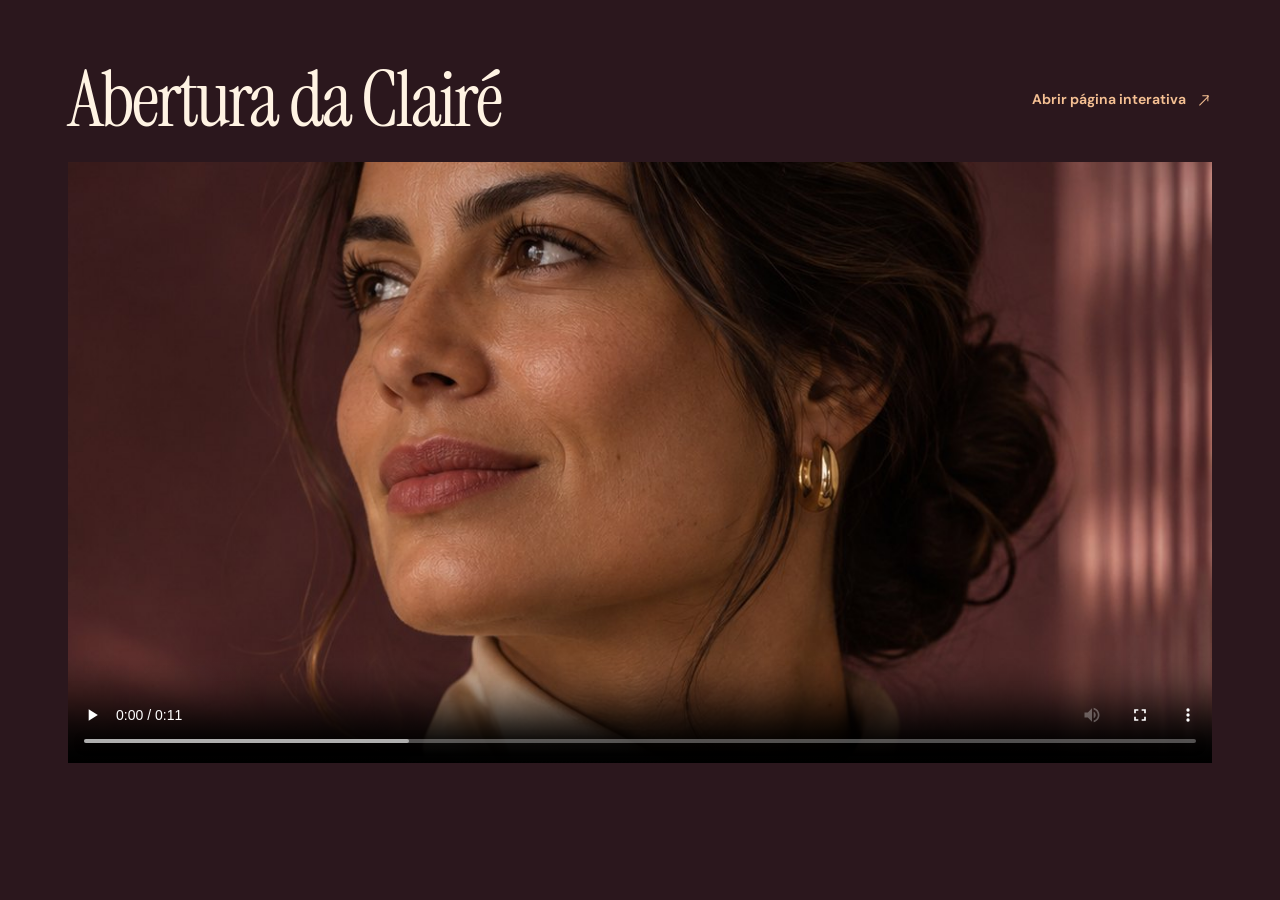
==== cena.html @ 444be097 "v1.0.0." ====
<!doctype html>
<html lang="pt-BR">
  <head>
    <meta charset="utf-8">
    <meta name="viewport" content="width=device-width, initial-scale=1">
    <meta name="robots" content="noindex, nofollow">
    <title>Clipe da abertura | Clairé Clinic</title>
    <link rel="icon" href="./favicon.png" type="image/png">
    <link rel="stylesheet" href="./styles.css">
    <style>
      body { background: #2b171d; color: #fff3e3; }
      main { padding-block: clamp(2rem, 5vw, 4rem); }
      header { display: flex; flex-wrap: wrap; align-items: center; justify-content: space-between; gap: 1rem; margin-block-end: 1.6rem; }
      h1 { font-size: clamp(2.7rem, 6vw, 5.3rem); }
      header a { color: #f5c093; }
      video { display: block; inline-size: 100%; max-block-size: 72svh; background: #211017; object-fit: contain; }
      :focus-visible { outline-color: #f5c093; }
    </style>
  </head>
  <body>
    <main class="page-width">
      <header>
        <h1 class="display">Abertura da Clairé</h1>
        <a class="text-link" href="./">
          Abrir página interativa <span class="arrow arrow-out" aria-hidden="true"></span>
        </a>
      </header>
      <video controls playsinline preload="metadata" poster="./assets/images/claire-social.jpg" aria-label="Gravação da abertura e da escolha de especialidade da Clairé Clinic">
        <source src="./cena-claire.webm" type="video/webm">
        <a href="./cena-claire.webm" download>Baixar o clipe da abertura</a>
      </video>
    </main>
  </body>
</html>
---- styles.css ----
﻿@font-face {
  font-family: "DM Sans";
  src: url("./assets/fonts/dm-sans.woff2") format("woff2");
  font-style: normal;
  font-weight: 400 700;
  font-display: swap;
}

@font-face {
  font-family: "Instrument Serif";
  src: url("./assets/fonts/instrument-serif.woff2") format("woff2");
  font-style: normal;
  font-weight: 400;
  font-display: swap;
}

@font-face {
  font-family: "Instrument Serif";
  src: url("./assets/fonts/instrument-serif-italic.woff2") format("woff2");
  font-style: italic;
  font-weight: 400;
  font-display: swap;
}

:root {
  color-scheme: light;
  --ivory: #fbf5ed;
  --paper: #f5ece2;
  --wash: #ecdbcb;
  --ink: #2b191d;
  --muted: #604948;
  --wine: #592d36;
  --rose: #794448;
  --night: #2d1920;
  --gold: #f0c4a4;
  --line: #d9c1b5;
  --gutter: clamp(1.25rem, 5.3vw, 6.25rem);
  --max-width: 85rem;
  --header-height: 4.6rem;
  --section-space: clamp(4.35rem, 8.25vw, 8.5rem);
  --sans: "DM Sans", Arial, sans-serif;
  --serif: "Instrument Serif", "Times New Roman", serif;
  scroll-padding-block-start: var(--header-height);
}

*, *::before, *::after { box-sizing: border-box; }

body {
  margin: 0;
  background: var(--ivory);
  color: var(--ink);
  font: 400 1rem / 1.55 var(--sans);
}

::selection { color: var(--ink); background: #e9c5b5; }
h1, h2, h3, p, figure, dl, dd { margin: 0; }
a { color: inherit; }
a, button, summary { -webkit-tap-highlight-color: #8850502e; }
button { font: inherit; }
img { display: block; max-inline-size: 100%; }
[hidden] { display: none !important; }
:focus-visible { outline: 2px solid var(--rose); outline-offset: 4px; }
[tabindex="-1"]:focus { outline: none; }

.page-width {
  inline-size: min(calc(100% - 2 * var(--gutter)), var(--max-width));
  margin-inline: auto;
}

.section-space { padding-block: var(--section-space); }

.display {
  font-family: var(--serif);
  font-weight: 400;
  letter-spacing: -.029em;
  line-height: .94;
}

.display em { color: var(--rose); font-weight: inherit; }

.section-title { font-size: clamp(4rem, 8.1vw, 8.6rem); }

.intro {
  max-inline-size: 34ch;
  color: var(--muted);
  font-size: clamp(1rem, 1.4vw, 1.16rem);
  line-height: 1.5;
}

.eyebrow {
  display: flex;
  align-items: center;
  gap: .85rem;
  color: var(--rose);
  font-size: .6875rem;
  font-weight: 700;
  letter-spacing: .155em;
  text-transform: uppercase;
}

.eyebrow::before {
  flex: 0 0 1.8rem;
  border-block-start: 1px solid currentColor;
  content: "";
}

.arrow {
  --angle: 0deg;
  position: relative;
  display: inline-block;
  flex: 0 0 auto;
  inline-size: 1em;
  block-size: 1em;
  font-size: 1rem;
  transform: rotate(var(--angle));
}

.arrow::before, .arrow::after { position: absolute; content: ""; }

.arrow::before {
  inset: calc(50% - .5px) .11em auto .06em;
  border-block-start: 1px solid currentColor;
}

.arrow::after {
  inset-block-start: 50%;
  inset-inline-end: .16em;
  inline-size: .4em;
  block-size: .4em;
  border-block-start: 1px solid currentColor;
  border-inline-end: 1px solid currentColor;
  transform: translateY(-50%) rotate(45deg);
}

.arrow-out { --angle: -45deg; }
.arrow-down { --angle: 90deg; }
.arrow-up { --angle: -90deg; }

.button, .text-link {
  display: inline-flex;
  align-items: center;
  justify-content: center;
  gap: .64rem;
  inline-size: fit-content;
  min-block-size: 2.75rem;
  font-size: .875rem;
  font-weight: 650;
  line-height: 1.25;
  text-decoration: none;
}

.button {
  gap: .88rem;
  min-block-size: 3.35rem;
  padding: .75rem 1.3rem;
  border: 1px solid var(--wine);
  border-radius: 100vw;
  background: var(--wine);
  color: var(--ivory);
}

.button-outline {
  border-color: #996d70;
  background: transparent;
  color: var(--wine);
}

.button:hover {
  border-color: var(--rose);
  background: var(--rose);
  color: var(--ivory);
}

.text-link:hover, .phone-link:hover, .desktop-nav a:hover, .mobile-menu nav > a:not(.button):hover {
  text-decoration: underline;
  text-decoration-thickness: 1px;
  text-underline-offset: .3em;
}

.skip-link {
  position: fixed;
  z-index: 20;
  inset-block-start: .65rem;
  inset-inline-start: var(--gutter);
  padding: .55rem .95rem;
  transform: translateY(-170%);
  background: var(--wine);
  color: var(--ivory);
}

.skip-link:focus { transform: none; }

.site-header {
  position: sticky;
  z-index: 10;
  inset-block-start: 0;
  border-block-end: 1px solid #d8bcaf;
  background: var(--ivory);
}

.header-inner {
  display: grid;
  grid-template-columns: 1fr auto 1fr;
  align-items: center;
  gap: 1.45rem;
  min-block-size: calc(var(--header-height) - 1px);
}

.wordmark {
  display: grid;
  place-content: center;
  justify-items: center;
  gap: .25rem;
  inline-size: fit-content;
  min-block-size: 2.75rem;
  text-decoration: none;
}

.wordmark-name {
  font-family: var(--serif);
  font-size: 2.65rem;
  letter-spacing: -.045em;
  line-height: .75;
}

.wordmark-clinic {
  padding-inline-start: .33em;
  color: var(--rose);
  font-size: .5rem;
  font-weight: 700;
  letter-spacing: .33em;
  line-height: 1;
  text-transform: uppercase;
}

.desktop-nav { display: flex; gap: clamp(1.4rem, 3.2vw, 3.35rem); }

.desktop-nav a {
  display: flex;
  align-items: center;
  min-block-size: 2.75rem;
  color: #4f363a;
  font-size: .875rem;
  font-weight: 600;
  text-decoration: none;
}

.header-booking { justify-self: end; min-block-size: 2.75rem; }
.mobile-menu { display: none; }

.specialties { background: var(--ivory); padding-block-start: clamp(3.8rem, 6.1vw, 6.75rem); }

.care-heading {
  display: grid;
  grid-template-columns: 1.65fr 1fr;
  align-items: end;
  gap: 1.55rem 3rem;
  margin-block-end: clamp(1.75rem, 5vw, 4rem);
}

.care-heading h2 { margin-block-start: 1rem; }
.care-heading .intro { justify-self: end; padding-block-end: .5rem; }

.care-tabs {
  display: grid;
  grid-template-columns: repeat(2, minmax(0, 1fr));
  margin-block-end: clamp(1.3rem, 2.65vw, 2.45rem);
  border-block-end: 1px solid var(--line);
}

.care-tabs button {
  position: relative;
  display: flex;
  align-items: center;
  justify-content: space-between;
  gap: .5rem;
  min-block-size: 3.55rem;
  padding-inline: clamp(.7rem, 1.65vw, 1.55rem);
  border: 0;
  background: transparent;
  color: var(--muted);
  font-size: clamp(.82rem, 1.3vw, 1rem);
  font-weight: 650;
  text-align: start;
  cursor: pointer;
}

.care-tabs button[aria-selected="true"] { background: #eee0d6; color: var(--wine); }

.care-tabs button::after {
  position: absolute;
  inset: auto 0 -1px;
  block-size: 2px;
  transform: scaleX(0);
  transform-origin: left;
  background: var(--wine);
  content: "";
}

.care-tabs button[aria-selected="true"]::after { transform: scaleX(1); }

.care-panel {
  display: grid;
  grid-template-columns: minmax(0, 1.13fr) minmax(0, 1fr);
  align-items: center;
  gap: clamp(1.5rem, 6.25vw, 6.8rem);
  scroll-margin-block-start: 1rem;
}

.care-panel + .care-panel { margin-block-start: 3rem; }
.care-tabs:not([hidden]) + .care-panels .care-panel {
  margin-block-start: 0;
  scroll-margin-block-start: calc(4.05rem + clamp(1.3rem, 2.65vw, 2.45rem));
}

.care-media {
  position: relative;
  overflow: hidden;
  min-block-size: 24rem;
  aspect-ratio: 1.24;
  border-radius: 43% 43% .38rem .38rem / 21% 21% .38rem .38rem;
  background: #62404a;
}

.care-media--food { background: #c3a185; }

.care-media img, .team-media img {
  position: absolute;
  inset: 0;
  inline-size: 100%;
  block-size: 100%;
  object-fit: cover;
}

.care-media--skin img { object-position: 64% center; }
.care-media--food img { object-position: 47% center; }

.care-copy { padding-block: .3rem; }
.care-title { font-size: clamp(3.1rem, 5.65vw, 5.6rem); }

.care-copy > p {
  margin-block: .8rem 1.2rem;
  color: var(--muted);
}

.care-list {
  display: grid;
  margin-block: 0 1.65rem;
  padding: 0;
  border-block-start: 1px solid var(--line);
  list-style: none;
}

.care-list li {
  display: flex;
  gap: .78rem;
  padding-block: .75rem;
  border-block-end: 1px solid var(--line);
  color: #513e3d;
  font-size: .9375rem;
  line-height: 1.38;
}

.care-list li::before {
  flex: 0 0 .32rem;
  align-self: flex-start;
  block-size: .32rem;
  margin-block-start: .49em;
  border-radius: 50%;
  background: var(--rose);
  content: "";
}

.team {
  overflow: hidden;
  background: radial-gradient(ellipse at 26% 60%, #4c2830, transparent 63%), var(--night);
  color: var(--ivory);
}

.team-inner {
  display: grid;
  grid-template-columns: minmax(0, .93fr) minmax(0, 1.07fr);
  align-items: center;
  gap: clamp(2.5rem, 8vw, 8.8rem);
}

.team-media {
  position: relative;
  overflow: hidden;
  aspect-ratio: .93;
  border: 1px solid #d2a18265;
  border-radius: 46% 46% .5rem .5rem / 27% 27% .5rem .5rem;
  background: #552834;
}

.team-media img { object-position: 56% 59%; }

.team-media::after {
  position: absolute;
  inset: 0;
  background: linear-gradient(0deg, #34172184, transparent 43%);
  content: "";
}

.team-copy { max-inline-size: 43rem; }
.team-copy :is(.eyebrow, .display em, .text-link) { color: var(--gold); }
.team-copy :focus-visible { outline-color: var(--gold); }

.team-copy .section-title {
  margin-block: .97rem clamp(1.55rem, 3vw, 2.85rem);
  font-size: clamp(4.1rem, 7.85vw, 8rem);
}

.team-copy .section-title em { display: block; }

.team-list {
  margin-block-end: 1rem;
  border-block-start: 1px solid #825e62;
}

.team-list > div {
  display: flex;
  flex-wrap: wrap;
  align-items: baseline;
  justify-content: space-between;
  gap: .15rem 1rem;
  padding-block: .92rem;
  border-block-end: 1px solid #825e62;
}

.team-list dt { font: 400 clamp(1.85rem, 2.75vw, 2.7rem) / 1.08 var(--serif); }
.team-list dd { color: #eed8d1; font-size: .875rem; }

.visit {
  position: relative;
  isolation: isolate;
  overflow: hidden;
  background: var(--paper);
}

.visit::before {
  position: absolute;
  z-index: -1;
  inset: 12% -11% -68% 56%;
  transform: rotate(-17deg);
  border: 1px solid #b98e7961;
  border-radius: 49% 49% 6% 6%;
  content: "";
}

.visit-inner {
  display: grid;
  grid-template-columns: minmax(0, 1.1fr) minmax(0, 1fr);
  align-items: center;
  gap: clamp(1.95rem, 7.4vw, 7.95rem);
}

.visit-copy h2 { margin-block: .95rem 1.15rem; }
.visit-copy h2 em { display: block; }
.visit-copy .intro { margin-block-end: 1.65rem; }

.visit-address {
  display: grid;
  gap: .95rem;
  padding: clamp(1.4rem, 4.28vw, 3.8rem);
  border: 1px solid #d7b8a8;
  border-radius: .42rem min(5vw, 5rem) .42rem .42rem;
  background: #f9efe3;
}

.visit-address .care-title { font-size: clamp(2.65rem, 4.5vw, 4.2rem); }

.visit-row {
  display: grid;
  grid-template-columns: minmax(5rem, .55fr) minmax(0, 1fr);
  align-items: baseline;
  gap: .65rem;
  border-block-start: 1px solid var(--line);
  padding-block-start: .65rem;
  color: var(--muted);
}

.visit-label {
  color: #7a484d;
  font-size: .69rem;
  font-weight: 700;
  letter-spacing: .09em;
  text-transform: uppercase;
}

.visit-address address { font-style: normal; }

.phone-link {
  display: inline-flex;
  align-items: center;
  min-block-size: 2.75rem;
  text-decoration: none;
}

.visit-address .text-link { color: var(--wine); }

.site-footer { background: var(--night); color: #f5e3d9; }

.footer-inner {
  display: flex;
  flex-wrap: wrap;
  align-items: center;
  justify-content: space-between;
  gap: .8rem 1.5rem;
  padding-block: 1.7rem;
}

.site-footer .wordmark-clinic { color: var(--gold); }
.site-footer :focus-visible { outline-color: var(--gold); }

.footer-inner p { color: #e1c6bd; font-size: .875rem; }

.footer-inner nav { display: flex; flex-wrap: wrap; gap: .2rem clamp(1rem, 2.5vw, 2.5rem); }

@media (prefers-reduced-motion: no-preference) {
  :root { scroll-behavior: smooth; }

  .button { transition: color .18s, background-color .18s, border-color .18s; }
  .care-tabs button::after { transition: transform .36s cubic-bezier(.2, .65, .24, 1); }

  .care-panel.is-switching .care-media {
    animation: care-shutter .72s cubic-bezier(.62, .05, .19, 1) both;
  }

  .care-panel.is-switching .care-copy {
    animation: enter-panel .5s cubic-bezier(.22, .7, .27, 1) .065s backwards;
  }

  [data-reveal].in-view { animation: enter-panel .65s cubic-bezier(.21, .7, .27, 1) backwards; }
  .team-list > div:nth-child(2).in-view { animation-delay: .09s; }

  @supports (animation-timeline: view()) {
    .js-ready .team-media img {
      animation: team-camera linear both;
      animation-timeline: view();
      animation-range: entry 2% exit 94%;
    }

    .js-ready .visit::before {
      animation: visit-curve linear both;
      animation-timeline: view();
      animation-range: entry 4% cover 64%;
    }
  }
}

@keyframes enter-panel {
  0% { transform: translateY(1rem); opacity: .55; }
  100% { transform: translateY(0); opacity: 1; }
}

@keyframes care-shutter {
  0% { clip-path: inset(0 80% 0 0 round 40% 40% 0 0); }
  100% { clip-path: inset(0 round 0); }
}

@keyframes team-camera {
  0% { transform: scale(1.35) translateY(9%); }
  100% { transform: scale(1.05) translateY(-2%); }
}

@keyframes visit-curve {
  from { transform: translateX(17%) rotate(-32deg) scale(.82); opacity: .25; }
  to { transform: translateX(0) rotate(-17deg) scale(1); opacity: 1; }
}

@media (max-width: 53.75rem) {
  :root { --header-height: 4.15rem; }

  .site-header { position: relative; }
  .js-ready .site-header { position: sticky; }

  .header-inner { display: flex; justify-content: space-between; }
  .desktop-nav, .header-booking { display: none; }
  .mobile-menu { display: block; }

  .mobile-menu summary {
    display: flex;
    align-items: center;
    gap: .64rem;
    min-block-size: 2.75rem;
    list-style-type: none;
    color: var(--wine);
    font-size: .875rem;
    font-weight: 650;
    cursor: pointer;
  }

  .mobile-menu summary::-webkit-details-marker { display: none; }

  .menu-icon {
    position: relative;
    display: grid;
    place-items: center;
    inline-size: 1.25rem;
    block-size: 1.2rem;
  }

  .menu-icon::before, .menu-icon::after {
    position: absolute;
    inline-size: 100%;
    block-size: 1px;
    background: currentColor;
    content: "";
  }

  .menu-icon::before { transform: translateY(-.18rem); }
  .menu-icon::after { transform: translateY(.18rem); }
  .mobile-menu[open] .menu-icon::before { transform: rotate(45deg); }
  .mobile-menu[open] .menu-icon::after { transform: rotate(-45deg); }

  .mobile-menu nav {
    position: absolute;
    inset: calc(100% - 1px) 0 auto;
    display: grid;
    max-block-size: calc(100dvh - var(--header-height));
    overflow: auto;
    padding: .5rem var(--gutter) 1.2rem;
    border-block-end: 1px solid var(--line);
    background: var(--ivory);
    box-shadow: 0 .75rem 1rem #33171b18;
  }

  .mobile-menu nav > a:not(.button) {
    display: flex;
    align-items: center;
    justify-content: space-between;
    min-block-size: 3.1rem;
    border-block-end: 1px solid var(--line);
    font-size: .94rem;
    text-decoration: none;
  }

  .mobile-menu .button { margin-block-start: 1rem; }
}

@media (max-width: 47rem) {
  :root { --section-space: clamp(3.5rem, 10vw, 4.75rem); }

  .section-title { font-size: clamp(3.55rem, 12.5vw, 6.2rem); }

  .care-heading, .care-panel, .team-inner, .visit-inner { grid-template-columns: minmax(0, 1fr); }

  .care-heading .intro { justify-self: start; }
  .care-media {
    min-block-size: 0;
    aspect-ratio: 1.41;
    border-radius: 43% 43% .38rem .38rem / 24% 24% .38rem .38rem;
  }

  .care-copy .care-title { font-size: clamp(2.95rem, 10vw, 4.5rem); }

  .team-media {
    inline-size: min(100%, 31rem);
    aspect-ratio: 1.22;
    border-radius: 47% 47% .45rem .45rem / 27% 27% .45rem .45rem;
  }

  .team-inner { gap: 1.75rem; }
  .team-copy .section-title { font-size: clamp(3.6rem, 12.8vw, 6rem); }
  .team-copy .section-title em { display: inline; }

  .visit::before { inset: 26% -70% -56% 35%; }
  .visit-address { border-start-end-radius: 2.15rem; }

  .footer-inner { justify-content: start; }
  .footer-inner p { flex: 1 1 60%; }
}
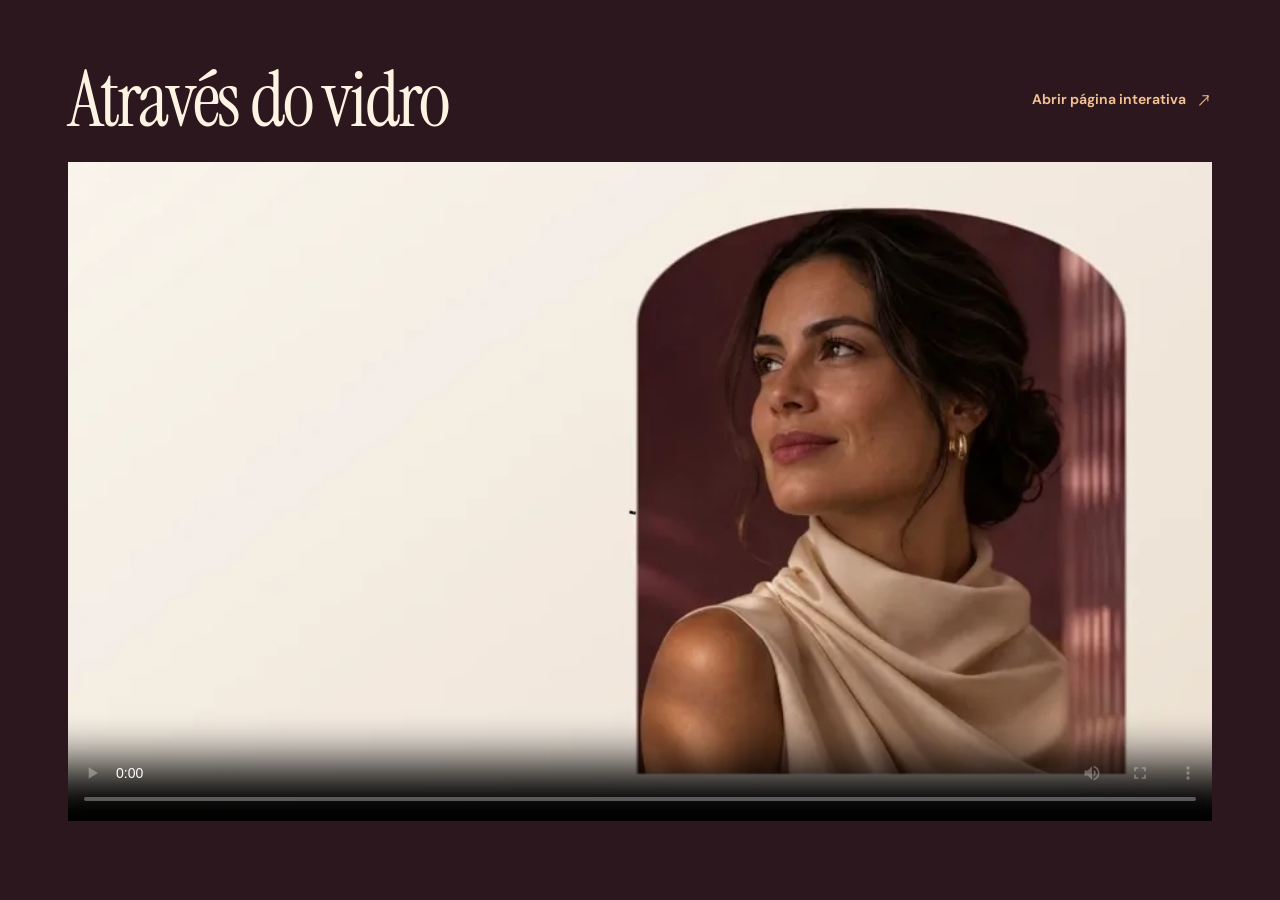
==== commit 26c9cb83: "v3.1.5" ====
--- a/cena.html
+++ b/cena.html
@@ -4,7 +4,7 @@
     <meta charset="utf-8">
     <meta name="viewport" content="width=device-width, initial-scale=1">
     <meta name="robots" content="noindex, nofollow">
-    <title>Clipe da abertura | Clairé Clinic</title>
+    <title>Através do vidro | Clairé Clinic</title>
     <link rel="icon" href="./favicon.png" type="image/png">
     <link rel="stylesheet" href="./styles.css">
     <style>
@@ -13,21 +13,22 @@
       header { display: flex; flex-wrap: wrap; align-items: center; justify-content: space-between; gap: 1rem; margin-block-end: 1.6rem; }
       h1 { font-size: clamp(2.7rem, 6vw, 5.3rem); }
       header a { color: #f5c093; }
-      video { display: block; inline-size: 100%; max-block-size: 72svh; background: #211017; object-fit: contain; }
+      video { display: block; inline-size: 100%; block-size: auto; max-block-size: 75svh; background: #211017; object-fit: contain; }
       :focus-visible { outline-color: #f5c093; }
     </style>
   </head>
   <body>
     <main class="page-width">
       <header>
-        <h1 class="display">Abertura da Clairé</h1>
+        <h1 class="display">Através do vidro</h1>
         <a class="text-link" href="./">
           Abrir página interativa <span class="arrow arrow-out" aria-hidden="true"></span>
         </a>
       </header>
-      <video controls playsinline preload="metadata" poster="./assets/images/claire-social.jpg" aria-label="Gravação da abertura e da escolha de especialidade da Clairé Clinic">
-        <source src="./cena-claire.webm" type="video/webm">
-        <a href="./cena-claire.webm" download>Baixar o clipe da abertura</a>
+      <video controls playsinline preload="metadata" width="1280" height="736"
+        poster="./assets/video/atraves-do-vidro.webp" aria-label="Filme ilustrativo da Clairé Clinic com retratos, vidro canelado e uma romã">
+        <source src="./assets/video/atraves-do-vidro.mp4" type="video/mp4">
+        <a href="./assets/video/atraves-do-vidro.mp4" download>Baixar o filme</a>
       </video>
     </main>
   </body>
